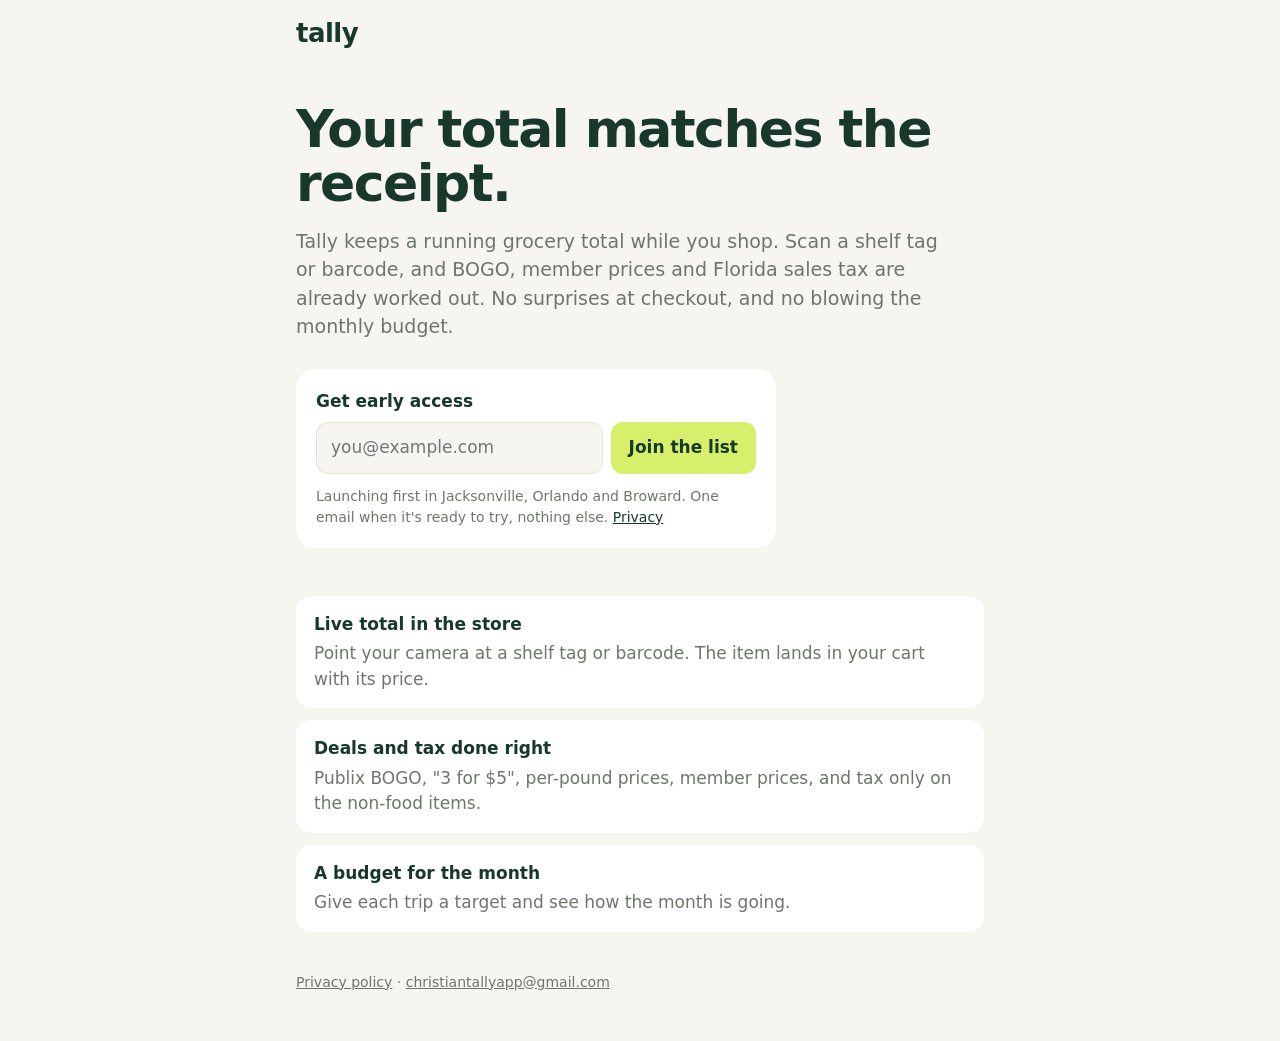
==== index.html @ 5f884689 "Tally website: home page with early-access signup, privacy policy Co-Authored-By: Claude Opus 5.5 <n" ====
<!doctype html>
<html lang="en">
<head>
<meta charset="utf-8">
<meta name="viewport" content="width=device-width, initial-scale=1">
<title>Tally: grocery budget</title>
<meta name="description" content="Know your grocery total before checkout. A running total that matches the receipt: BOGO, member prices and Florida sales tax included.">
<meta name="theme-color" content="#F6F5EF">
<link rel="stylesheet" href="style.css">
</head>
<body>
<header class="bar"><span class="wordmark">tally</span></header>

<main>
  <section class="hero">
    <h1>Your total matches the receipt.</h1>
    <p class="lede">Tally keeps a running grocery total while you shop. Scan a shelf tag or barcode, and BOGO, member prices and Florida sales tax are already worked out. No surprises at checkout, and no blowing the monthly budget.</p>

    <form class="signup" id="signup" novalidate>
      <label for="email">Get early access</label>
      <div class="row">
        <input id="email" name="email" type="email" autocomplete="email" inputmode="email" placeholder="you@example.com" required maxlength="254">
        <button type="submit" id="submit">Join the list</button>
      </div>
      <div class="hp" aria-hidden="true">
        <label for="website">Leave this empty</label>
        <input id="website" name="website" type="text" tabindex="-1" autocomplete="off">
      </div>
      <p class="msg" id="msg" role="status" aria-live="polite" hidden></p>
      <p class="fine">Launching first in Jacksonville, Orlando and Broward. One email when it's ready to try, nothing else. <a href="privacy.html">Privacy</a></p>
    </form>
  </section>

  <section class="points">
    <div>
      <h2>Live total in the store</h2>
      <p>Point your camera at a shelf tag or barcode. The item lands in your cart with its price.</p>
    </div>
    <div>
      <h2>Deals and tax done right</h2>
      <p>Publix BOGO, "3 for $5", per-pound prices, member prices, and tax only on the non-food items.</p>
    </div>
    <div>
      <h2>A budget for the month</h2>
      <p>Give each trip a target and see how the month is going.</p>
    </div>
  </section>
</main>

<footer>
  <a href="privacy.html">Privacy policy</a> · <a href="mailto:christiantallyapp@gmail.com">christiantallyapp@gmail.com</a>
</footer>

<script src="config.js"></script>
<script>
(function () {
  var form = document.getElementById('signup');
  var email = document.getElementById('email');
  var button = document.getElementById('submit');
  var msg = document.getElementById('msg');

  function show(text, isError) {
    msg.textContent = text;
    msg.className = 'msg' + (isError ? ' error' : '');
    msg.hidden = false;
  }

  // "Where they came from": a link like ...?ref=reddit records "site?ref=reddit".
  var ref = new URLSearchParams(location.search).get('ref');
  var source = ('site' + (ref ? '?ref=' + ref : '')).slice(0, 100);

  form.addEventListener('submit', function (e) {
    e.preventDefault();
    var value = email.value.trim();
    if (!/^[^@\s]+@[^@\s]+\.[^@\s]+$/.test(value) || value.length > 254) {
      show('That email doesn’t look right.', true);
      email.focus();
      return;
    }
    // A bot filled in the hidden field: pretend it worked, save nothing.
    if (document.getElementById('website').value) {
      show('You’re on the list. Thanks!');
      form.reset();
      return;
    }

    button.disabled = true;
    fetch(window.TALLY.supabaseUrl + '/rest/v1/waitlist_signups', {
      method: 'POST',
      headers: {
        'apikey': window.TALLY.publishableKey,
        'Content-Type': 'application/json',
        'Prefer': 'return=minimal'
      },
      body: JSON.stringify({ email: value, source: source })
    })
      .then(function (res) {
        // 201 = added. 409 = already on the list, which is fine too.
        if (res.ok || res.status === 409) {
          show('You’re on the list. Thanks!');
          form.reset();
        } else {
          show('Something went wrong. Try again in a minute.', true);
        }
      })
      .catch(function () {
        show('Couldn’t connect. Check your signal and try again.', true);
      })
      .finally(function () {
        button.disabled = false;
      });
  });
})();
</script>
</body>
</html>
---- style.css ----
/* Tally website. Same colors as the app (src/constants/theme.ts): cream page,
   forest green text, lime only for the one main button. */
:root {
  --forest: #17382B;
  --cream: #F6F5EF;
  --white: #FFFFFF;
  --muted: #6E766C;
  --border: #E4E2D8;
  --lime: #D7F06B;
  --danger: #B3261E;
}
* { box-sizing: border-box; }
html { -webkit-text-size-adjust: 100%; }
body {
  margin: 0;
  background: var(--cream);
  color: var(--forest);
  font: 17px/1.5 system-ui, -apple-system, "Segoe UI", sans-serif;
}
a { color: var(--forest); }
.bar { padding: 20px 16px; max-width: 720px; margin: 0 auto; }
.wordmark {
  font: 700 26px/1 ui-rounded, system-ui, sans-serif;
  letter-spacing: -0.02em;
  text-decoration: none;
}

/* Home */
.hero { max-width: 720px; margin: 0 auto; padding: 32px 16px 24px; }
.hero h1 {
  font: 700 clamp(34px, 8vw, 52px)/1.05 ui-rounded, system-ui, sans-serif;
  letter-spacing: -0.03em;
  margin: 0 0 16px;
}
.hero p.lede { font-size: 19px; color: var(--muted); margin: 0 0 28px; max-width: 34em; }

.signup {
  background: var(--white);
  border-radius: 20px;
  padding: 20px;
  max-width: 480px;
}
.signup label { display: block; font-weight: 600; margin-bottom: 8px; }
.signup .row { display: flex; gap: 8px; flex-wrap: wrap; }
.signup input[type="email"] {
  flex: 1 1 200px;
  min-width: 0;
  font: inherit;
  padding: 12px 14px;
  border: 1px solid var(--border);
  border-radius: 12px;
  background: var(--cream);
  color: var(--forest);
}
.signup input[type="email"]:focus { outline: 2px solid var(--forest); outline-offset: 1px; }
.signup button {
  flex: 0 0 auto;
  font: 600 17px/1 system-ui, sans-serif;
  padding: 14px 18px;
  border: 0;
  border-radius: 12px;
  background: var(--lime);
  color: var(--forest);
  cursor: pointer;
}
.signup button:disabled { opacity: 0.6; cursor: default; }
.signup .fine { font-size: 14px; color: var(--muted); margin: 12px 0 0; }
.signup .msg { margin: 12px 0 0; font-weight: 600; }
.signup .msg.error { color: var(--danger); }
/* Honeypot: hidden from people, bots fill it in. */
.hp { position: absolute; left: -9999px; width: 1px; height: 1px; overflow: hidden; }

.points { max-width: 720px; margin: 0 auto; padding: 24px 16px 8px; display: grid; gap: 12px; }
.points div { background: var(--white); border-radius: 16px; padding: 16px 18px; }
.points h2 { font-size: 17px; margin: 0 0 4px; }
.points p { margin: 0; color: var(--muted); }

footer { max-width: 720px; margin: 0 auto; padding: 32px 16px 48px; font-size: 14px; color: var(--muted); }
footer a { color: var(--muted); }

/* Privacy page */
.doc { max-width: 720px; margin: 0 auto; padding: 8px 16px; }
.doc h1 { font: 700 34px/1.1 ui-rounded, system-ui, sans-serif; letter-spacing: -0.02em; }
.doc h2 { font-size: 21px; margin-top: 32px; }
.doc .table { overflow-x: auto; }
.doc table { border-collapse: collapse; width: 100%; font-size: 15px; background: var(--white); border-radius: 12px; overflow: hidden; }
.doc th, .doc td { text-align: left; vertical-align: top; padding: 10px 12px; border-bottom: 1px solid var(--border); }
.doc code { font-size: 0.9em; }
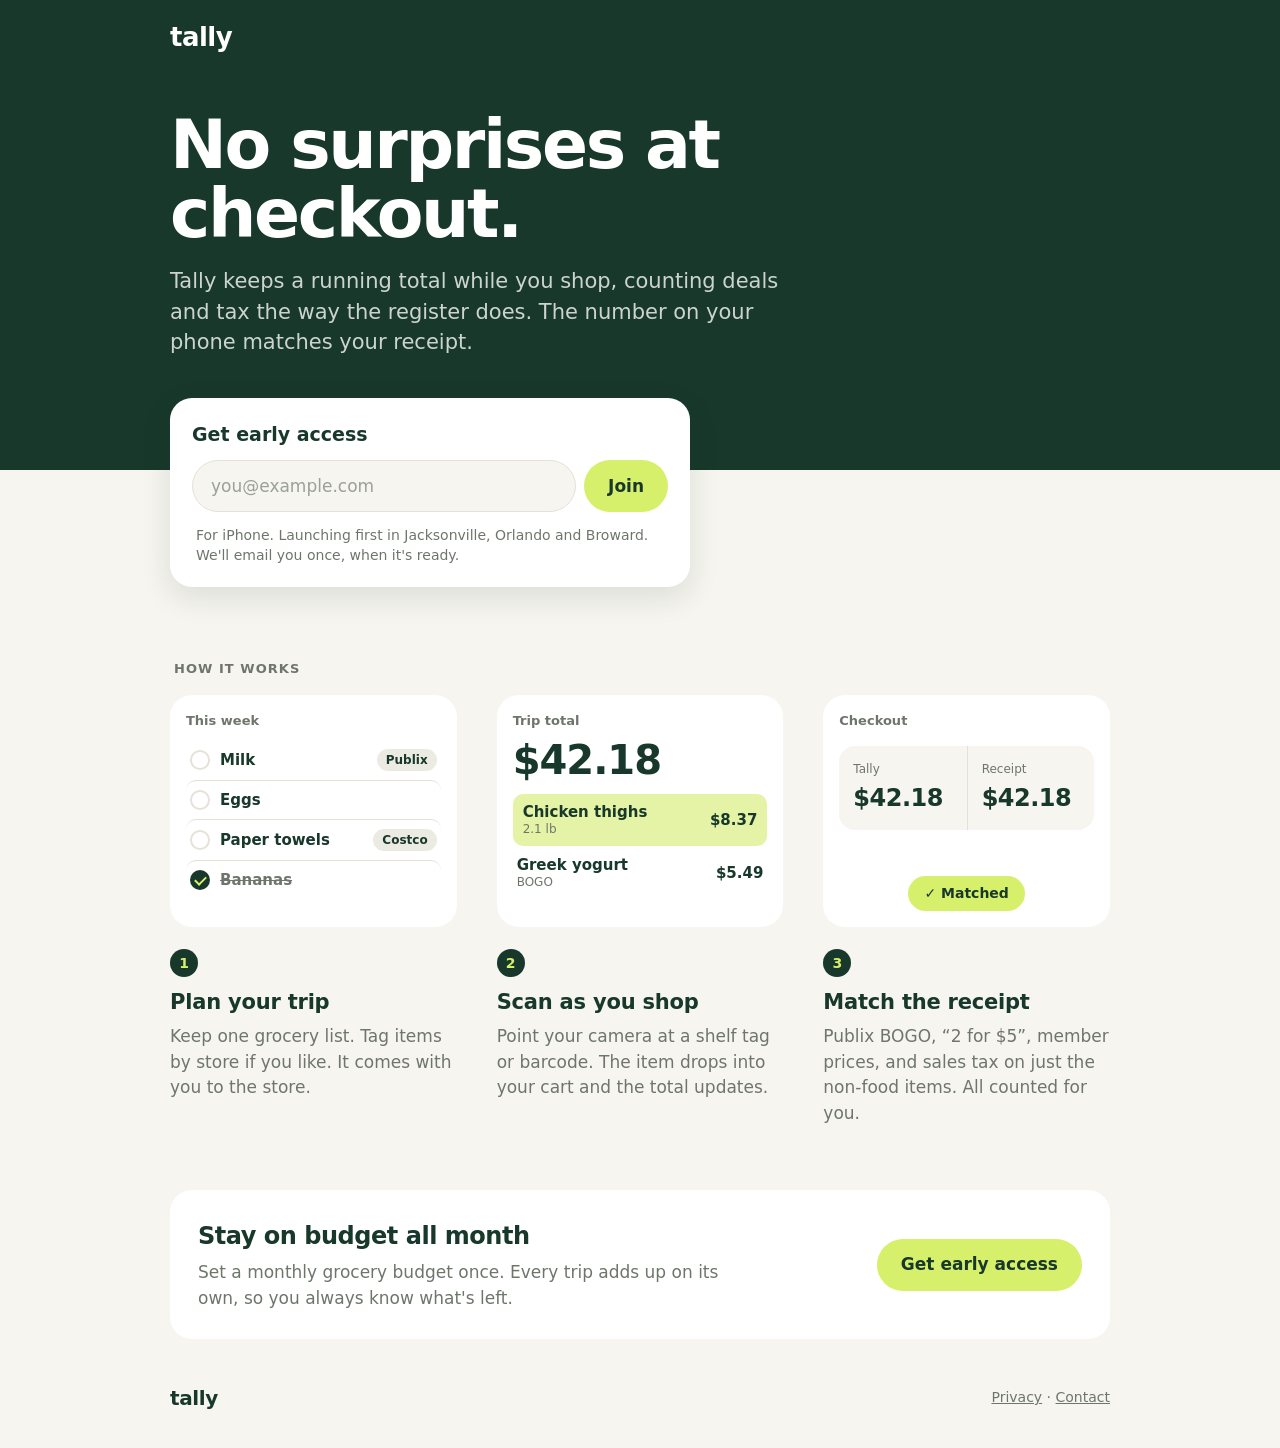
==== commit 753773bf: "Redesign: app-style band, How it works (plan, scan, match), monthly budget Co-Authored-By: Claude Op" ====
--- a/index.html
+++ b/index.html
@@ -2,53 +2,96 @@
 <html lang="en">
 <head>
 <meta charset="utf-8">
-<meta name="viewport" content="width=device-width, initial-scale=1">
+<meta name="viewport" content="width=device-width, initial-scale=1, viewport-fit=cover">
 <title>Tally: grocery budget</title>
-<meta name="description" content="Know your grocery total before checkout. A running total that matches the receipt: BOGO, member prices and Florida sales tax included.">
-<meta name="theme-color" content="#F6F5EF">
+<meta name="description" content="Make your list, scan as you shop, and know your total before checkout. Deals and Florida sales tax included.">
+<meta name="theme-color" content="#17382B">
 <link rel="stylesheet" href="style.css">
 </head>
 <body>
-<header class="bar"><span class="wordmark">tally</span></header>
+
+<header class="band">
+  <div class="wrap">
+    <span class="wordmark">tally</span>
+    <h1>No surprises at checkout.</h1>
+    <p class="lede">Tally keeps a running total while you shop, counting deals and tax the way the register does. The number on your phone matches your receipt.</p>
+  </div>
+</header>
 
 <main>
-  <section class="hero">
-    <h1>Your total matches the receipt.</h1>
-    <p class="lede">Tally keeps a running grocery total while you shop. Scan a shelf tag or barcode, and BOGO, member prices and Florida sales tax are already worked out. No surprises at checkout, and no blowing the monthly budget.</p>
-
-    <form class="signup" id="signup" novalidate>
+  <div class="wrap">
+    <form class="card signup" id="signup" novalidate>
       <label for="email">Get early access</label>
       <div class="row">
         <input id="email" name="email" type="email" autocomplete="email" inputmode="email" placeholder="you@example.com" required maxlength="254">
-        <button type="submit" id="submit">Join the list</button>
+        <button class="pill lime" type="submit" id="submit">Join</button>
       </div>
       <div class="hp" aria-hidden="true">
         <label for="website">Leave this empty</label>
         <input id="website" name="website" type="text" tabindex="-1" autocomplete="off">
       </div>
       <p class="msg" id="msg" role="status" aria-live="polite" hidden></p>
-      <p class="fine">Launching first in Jacksonville, Orlando and Broward. One email when it's ready to try, nothing else. <a href="privacy.html">Privacy</a></p>
+      <p class="fine">For iPhone. Launching first in Jacksonville, Orlando and Broward. We'll email you once, when it's ready.</p>
     </form>
-  </section>
 
-  <section class="points">
-    <div>
-      <h2>Live total in the store</h2>
-      <p>Point your camera at a shelf tag or barcode. The item lands in your cart with its price.</p>
-    </div>
-    <div>
-      <h2>Deals and tax done right</h2>
-      <p>Publix BOGO, "3 for $5", per-pound prices, member prices, and tax only on the non-food items.</p>
-    </div>
-    <div>
-      <h2>A budget for the month</h2>
-      <p>Give each trip a target and see how the month is going.</p>
-    </div>
-  </section>
+    <h2 class="section">How it works</h2>
+
+    <ol class="steps">
+      <li>
+        <div class="art card" aria-hidden="true">
+          <div class="mini-head">This week</div>
+          <div class="mini-list">
+            <div class="mini-row"><i class="tick"></i><span>Milk</span><em>Publix</em></div>
+            <div class="mini-row"><i class="tick"></i><span>Eggs</span></div>
+            <div class="mini-row"><i class="tick"></i><span>Paper towels</span><em>Costco</em></div>
+            <div class="mini-row done"><i class="tick on"></i><span>Bananas</span></div>
+          </div>
+        </div>
+        <span class="num">1</span>
+        <h3>Plan your trip</h3>
+        <p>Keep one grocery list. Tag items by store if you like. It comes with you to the store.</p>
+      </li>
+      <li>
+        <div class="art card" aria-hidden="true">
+          <div class="mini-head">Trip total</div>
+          <div class="mini-total money">$42.18</div>
+          <div class="mini-list">
+            <div class="mini-row glow"><span>Chicken thighs<small>2.1 lb</small></span><b class="money">$8.37</b></div>
+            <div class="mini-row"><span>Greek yogurt<small>BOGO</small></span><b class="money">$5.49</b></div>
+          </div>
+        </div>
+        <span class="num">2</span>
+        <h3>Scan as you shop</h3>
+        <p>Point your camera at a shelf tag or barcode. The item drops into your cart and the total updates.</p>
+      </li>
+      <li>
+        <div class="art card" aria-hidden="true">
+          <div class="mini-head">Checkout</div>
+          <div class="mini-compare">
+            <div><small>Tally</small><b class="money">$42.18</b></div>
+            <div><small>Receipt</small><b class="money">$42.18</b></div>
+          </div>
+          <div class="mini-badge">✓ Matched</div>
+        </div>
+        <span class="num">3</span>
+        <h3>Match the receipt</h3>
+        <p>Publix BOGO, “2 for $5”, member prices, and sales tax on just the non-food items. All counted for you.</p>
+      </li>
+    </ol>
+
+    <section class="card month">
+      <div>
+        <h2>Stay on budget all month</h2>
+        <p>Set a monthly grocery budget once. Every trip adds up on its own, so you always know what's left.</p>
+      </div>
+      <a class="pill lime" href="#signup" id="again">Get early access</a>
+    </section>
+  </div>
 </main>
 
-<footer>
-  <a href="privacy.html">Privacy policy</a> · <a href="mailto:christiantallyapp@gmail.com">christiantallyapp@gmail.com</a>
+<footer class="wrap">
+  <span class="wordmark small">tally</span>
+  <span><a href="privacy.html">Privacy</a> · <a href="mailto:christiantallyapp@gmail.com">Contact</a></span>
 </footer>
 
 <script src="config.js"></script>
@@ -64,6 +107,13 @@
     msg.className = 'msg' + (isError ? ' error' : '');
     msg.hidden = false;
   }
+
+  // The bottom button scrolls up to the form and puts the cursor in the email box.
+  document.getElementById('again').addEventListener('click', function (e) {
+    e.preventDefault();
+    form.scrollIntoView({ behavior: 'smooth', block: 'center' });
+    setTimeout(function () { email.focus({ preventScroll: true }); }, 400);
+  });
 
   // "Where they came from": a link like ...?ref=reddit records "site?ref=reddit".
   var ref = new URLSearchParams(location.search).get('ref');
--- a/style.css
+++ b/style.css
@@ -1,88 +1,137 @@
-/* Tally website. Same colors as the app (src/constants/theme.ts): cream page,
-   forest green text, lime only for the one main button. */
+/* Tally website. Same look as the app (src/constants/theme.ts, docs/mockups/):
+   forest-green band, cream page, white rounded cards, lime only for the main button,
+   rounded font with even-width digits for money. Light only, like the app. */
 :root {
   --forest: #17382B;
   --cream: #F6F5EF;
   --white: #FFFFFF;
+  --selected: #ECEBE3;
   --muted: #6E766C;
   --border: #E4E2D8;
   --lime: #D7F06B;
+  --lime-glow: #E4F3A6;
   --danger: #B3261E;
+  --sans: -apple-system, system-ui, "Segoe UI", "Helvetica Neue", Arial, sans-serif;
+  --rounded: ui-rounded, "SF Pro Rounded", -apple-system, system-ui, sans-serif;
+  color-scheme: light;
 }
 * { box-sizing: border-box; }
+[hidden] { display: none !important; }
 html { -webkit-text-size-adjust: 100%; }
-body {
-  margin: 0;
-  background: var(--cream);
-  color: var(--forest);
-  font: 17px/1.5 system-ui, -apple-system, "Segoe UI", sans-serif;
+body { margin: 0; background: var(--cream); color: var(--forest); font: 17px/1.5 var(--sans); }
+a { color: inherit; }
+.wrap { max-width: 980px; margin: 0 auto; padding-inline: max(20px, env(safe-area-inset-left)); }
+.money { font-family: var(--rounded); font-variant-numeric: tabular-nums; }
+.card { background: var(--white); border-radius: 22px; }
+.wordmark { font: 700 26px/1 var(--rounded); letter-spacing: -0.02em; text-decoration: none; }
+.wordmark.small { font-size: 20px; }
+
+.pill {
+  display: inline-flex; align-items: center; justify-content: center;
+  height: 52px; padding: 0 24px; border: 0; border-radius: 999px;
+  font: 700 17px/1 var(--sans); text-decoration: none; white-space: nowrap;
+  cursor: pointer; transition: transform .15s;
 }
-a { color: var(--forest); }
-.bar { padding: 20px 16px; max-width: 720px; margin: 0 auto; }
-.wordmark {
-  font: 700 26px/1 ui-rounded, system-ui, sans-serif;
-  letter-spacing: -0.02em;
-  text-decoration: none;
+.pill:active { transform: scale(.96); }
+.pill:disabled { opacity: .5; cursor: default; }
+.pill.lime { background: var(--lime); color: var(--forest); }
+:focus-visible { outline: 3px solid var(--forest); outline-offset: 2px; }
+
+/* ---------- Top band ---------- */
+.band { background: var(--forest); color: var(--white); padding: max(24px, env(safe-area-inset-top)) 0 112px; }
+.band h1 {
+  font: 700 clamp(40px, 9vw, 68px)/1.02 var(--sans);
+  letter-spacing: -0.035em;
+  margin: 56px 0 18px;
+  max-width: 11em;
+}
+.band .lede { font-size: clamp(18px, 2.4vw, 21px); line-height: 1.45; margin: 0; max-width: 30em; color: rgba(255,255,255,.78); }
+
+/* ---------- Signup card (overlaps the band, like the app's home card) ---------- */
+.signup {
+  position: relative; margin-top: -72px; max-width: 520px; padding: 22px;
+  box-shadow: 0 10px 30px rgba(23,56,43,.12);
+}
+.signup label { display: block; font-weight: 700; font-size: 19px; margin-bottom: 12px; }
+.signup .row { display: flex; gap: 8px; }
+.signup input[type="email"] {
+  flex: 1; min-width: 0; height: 52px; padding: 0 18px;
+  font: inherit; color: var(--forest);
+  background: var(--cream); border: 1.5px solid var(--border); border-radius: 999px;
+}
+.signup input[type="email"]::placeholder { color: #9AA197; }
+.signup input[type="email"]:focus { outline: none; border-color: var(--forest); }
+.signup .fine { font-size: 14px; line-height: 1.4; color: var(--muted); margin: 14px 4px 0; }
+.signup .msg { margin: 12px 4px 0; font-weight: 600; }
+.signup .msg.error { color: var(--danger); }
+.hp { position: absolute; left: -9999px; width: 1px; height: 1px; overflow: hidden; }
+
+/* ---------- How it works ---------- */
+.section {
+  font-size: 13px; font-weight: 700; letter-spacing: .08em; text-transform: uppercase;
+  color: var(--muted); margin: 72px 4px 16px;
+}
+.steps { list-style: none; margin: 0; padding: 0; display: grid; gap: 40px; grid-template-columns: repeat(3, 1fr); }
+.steps li { display: flex; flex-direction: column; }
+.steps .num {
+  width: 28px; height: 28px; border-radius: 999px; background: var(--forest); color: var(--lime);
+  display: grid; place-items: center; font: 700 14px/1 var(--rounded); margin: 22px 0 10px;
+}
+.steps h3 { font-size: 21px; letter-spacing: -0.01em; margin: 0 0 6px; }
+.steps p { margin: 0; color: var(--muted); }
+
+/* Little app screens, drawn in HTML so they stay sharp and match the app */
+.art { padding: 16px; height: 232px; display: flex; flex-direction: column; gap: 10px; overflow: hidden; }
+.mini-head { font-size: 13px; color: var(--muted); font-weight: 600; }
+.mini-total { font-size: 40px; font-weight: 700; letter-spacing: -1px; line-height: 1; margin-bottom: 4px; }
+.mini-list { display: flex; flex-direction: column; }
+.mini-list .mini-row + .mini-row { border-top: 1px solid var(--border); }
+.mini-row { display: flex; align-items: center; gap: 10px; padding: 9px 4px; font-size: 15px; font-weight: 600; border-radius: 10px; }
+.mini-row span { flex: 1; display: flex; flex-direction: column; line-height: 1.25; }
+.mini-row small { font-size: 12px; color: var(--muted); font-weight: 500; }
+.mini-row em { font-style: normal; font-size: 12px; font-weight: 600; background: var(--selected); padding: 2px 9px; border-radius: 999px; }
+.mini-row b { font-size: 15px; }
+.mini-row.glow { background: var(--lime-glow); padding-inline: 10px; }
+.mini-row.glow + .mini-row { border-top-color: transparent; }
+.mini-row.done span { color: var(--muted); text-decoration: line-through; }
+.tick { width: 20px; height: 20px; border-radius: 999px; border: 2px solid var(--border); flex: none; position: relative; }
+.tick.on { background: var(--forest); border-color: var(--forest); }
+.tick.on::after { content: ""; position: absolute; left: 5px; top: 2px; width: 5px; height: 9px; border: solid var(--lime); border-width: 0 2px 2px 0; transform: rotate(45deg); }
+.mini-compare { display: grid; grid-template-columns: 1fr 1fr; background: var(--cream); border-radius: 16px; margin-top: 6px; }
+.mini-compare div { padding: 14px; display: flex; flex-direction: column; gap: 2px; }
+.mini-compare div + div { border-left: 1px solid var(--border); }
+.mini-compare small { font-size: 12px; color: var(--muted); }
+.mini-compare b { font-size: 24px; letter-spacing: -0.5px; }
+.mini-badge { align-self: center; margin-top: auto; background: var(--lime); font-weight: 700; font-size: 14px; padding: 7px 16px; border-radius: 999px; }
+
+/* ---------- Month ---------- */
+.month { margin-top: 64px; padding: 28px; display: flex; align-items: center; justify-content: space-between; gap: 24px; }
+.month h2 { font-size: 24px; letter-spacing: -0.02em; margin: 0 0 6px; }
+.month p { margin: 0; color: var(--muted); max-width: 32em; }
+
+footer { display: flex; justify-content: space-between; align-items: center; gap: 16px; flex-wrap: wrap; padding-top: 48px; padding-bottom: max(40px, env(safe-area-inset-bottom)); font-size: 14px; color: var(--muted); }
+footer .wordmark { color: var(--forest); }
+footer a { color: var(--muted); }
+
+@media (max-width: 760px) {
+  .steps { grid-template-columns: 1fr; gap: 44px; }
+  .art { height: auto; min-height: 200px; }
+  .month { flex-direction: column; align-items: stretch; padding: 22px; }
+  .band h1 { margin-top: 44px; }
+}
+@media (max-width: 400px) {
+  .signup { padding: 18px; }
+  .signup input[type="email"] { padding: 0 14px; }
+  .signup .pill { padding: 0 20px; }
 }
 
-/* Home */
-.hero { max-width: 720px; margin: 0 auto; padding: 32px 16px 24px; }
-.hero h1 {
-  font: 700 clamp(34px, 8vw, 52px)/1.05 ui-rounded, system-ui, sans-serif;
-  letter-spacing: -0.03em;
-  margin: 0 0 16px;
-}
-.hero p.lede { font-size: 19px; color: var(--muted); margin: 0 0 28px; max-width: 34em; }
-
-.signup {
-  background: var(--white);
-  border-radius: 20px;
-  padding: 20px;
-  max-width: 480px;
-}
-.signup label { display: block; font-weight: 600; margin-bottom: 8px; }
-.signup .row { display: flex; gap: 8px; flex-wrap: wrap; }
-.signup input[type="email"] {
-  flex: 1 1 200px;
-  min-width: 0;
-  font: inherit;
-  padding: 12px 14px;
-  border: 1px solid var(--border);
-  border-radius: 12px;
-  background: var(--cream);
-  color: var(--forest);
-}
-.signup input[type="email"]:focus { outline: 2px solid var(--forest); outline-offset: 1px; }
-.signup button {
-  flex: 0 0 auto;
-  font: 600 17px/1 system-ui, sans-serif;
-  padding: 14px 18px;
-  border: 0;
-  border-radius: 12px;
-  background: var(--lime);
-  color: var(--forest);
-  cursor: pointer;
-}
-.signup button:disabled { opacity: 0.6; cursor: default; }
-.signup .fine { font-size: 14px; color: var(--muted); margin: 12px 0 0; }
-.signup .msg { margin: 12px 0 0; font-weight: 600; }
-.signup .msg.error { color: var(--danger); }
-/* Honeypot: hidden from people, bots fill it in. */
-.hp { position: absolute; left: -9999px; width: 1px; height: 1px; overflow: hidden; }
-
-.points { max-width: 720px; margin: 0 auto; padding: 24px 16px 8px; display: grid; gap: 12px; }
-.points div { background: var(--white); border-radius: 16px; padding: 16px 18px; }
-.points h2 { font-size: 17px; margin: 0 0 4px; }
-.points p { margin: 0; color: var(--muted); }
-
-footer { max-width: 720px; margin: 0 auto; padding: 32px 16px 48px; font-size: 14px; color: var(--muted); }
-footer a { color: var(--muted); }
-
-/* Privacy page */
-.doc { max-width: 720px; margin: 0 auto; padding: 8px 16px; }
-.doc h1 { font: 700 34px/1.1 ui-rounded, system-ui, sans-serif; letter-spacing: -0.02em; }
-.doc h2 { font-size: 21px; margin-top: 32px; }
+/* ---------- Privacy page ---------- */
+.bar { padding: 20px 20px; max-width: 760px; margin: 0 auto; }
+.doc { max-width: 760px; margin: 0 auto; padding: 8px 20px 24px; }
+.doc h1 { font: 700 36px/1.1 var(--sans); letter-spacing: -0.03em; }
+.doc h2 { font-size: 21px; letter-spacing: -0.01em; margin-top: 36px; }
 .doc .table { overflow-x: auto; }
-.doc table { border-collapse: collapse; width: 100%; font-size: 15px; background: var(--white); border-radius: 12px; overflow: hidden; }
+.doc table { border-collapse: collapse; width: 100%; font-size: 15px; background: var(--white); border-radius: 16px; overflow: hidden; }
 .doc th, .doc td { text-align: left; vertical-align: top; padding: 10px 12px; border-bottom: 1px solid var(--border); }
 .doc code { font-size: 0.9em; }
+.doc + footer { max-width: 760px; padding-inline: 20px; }
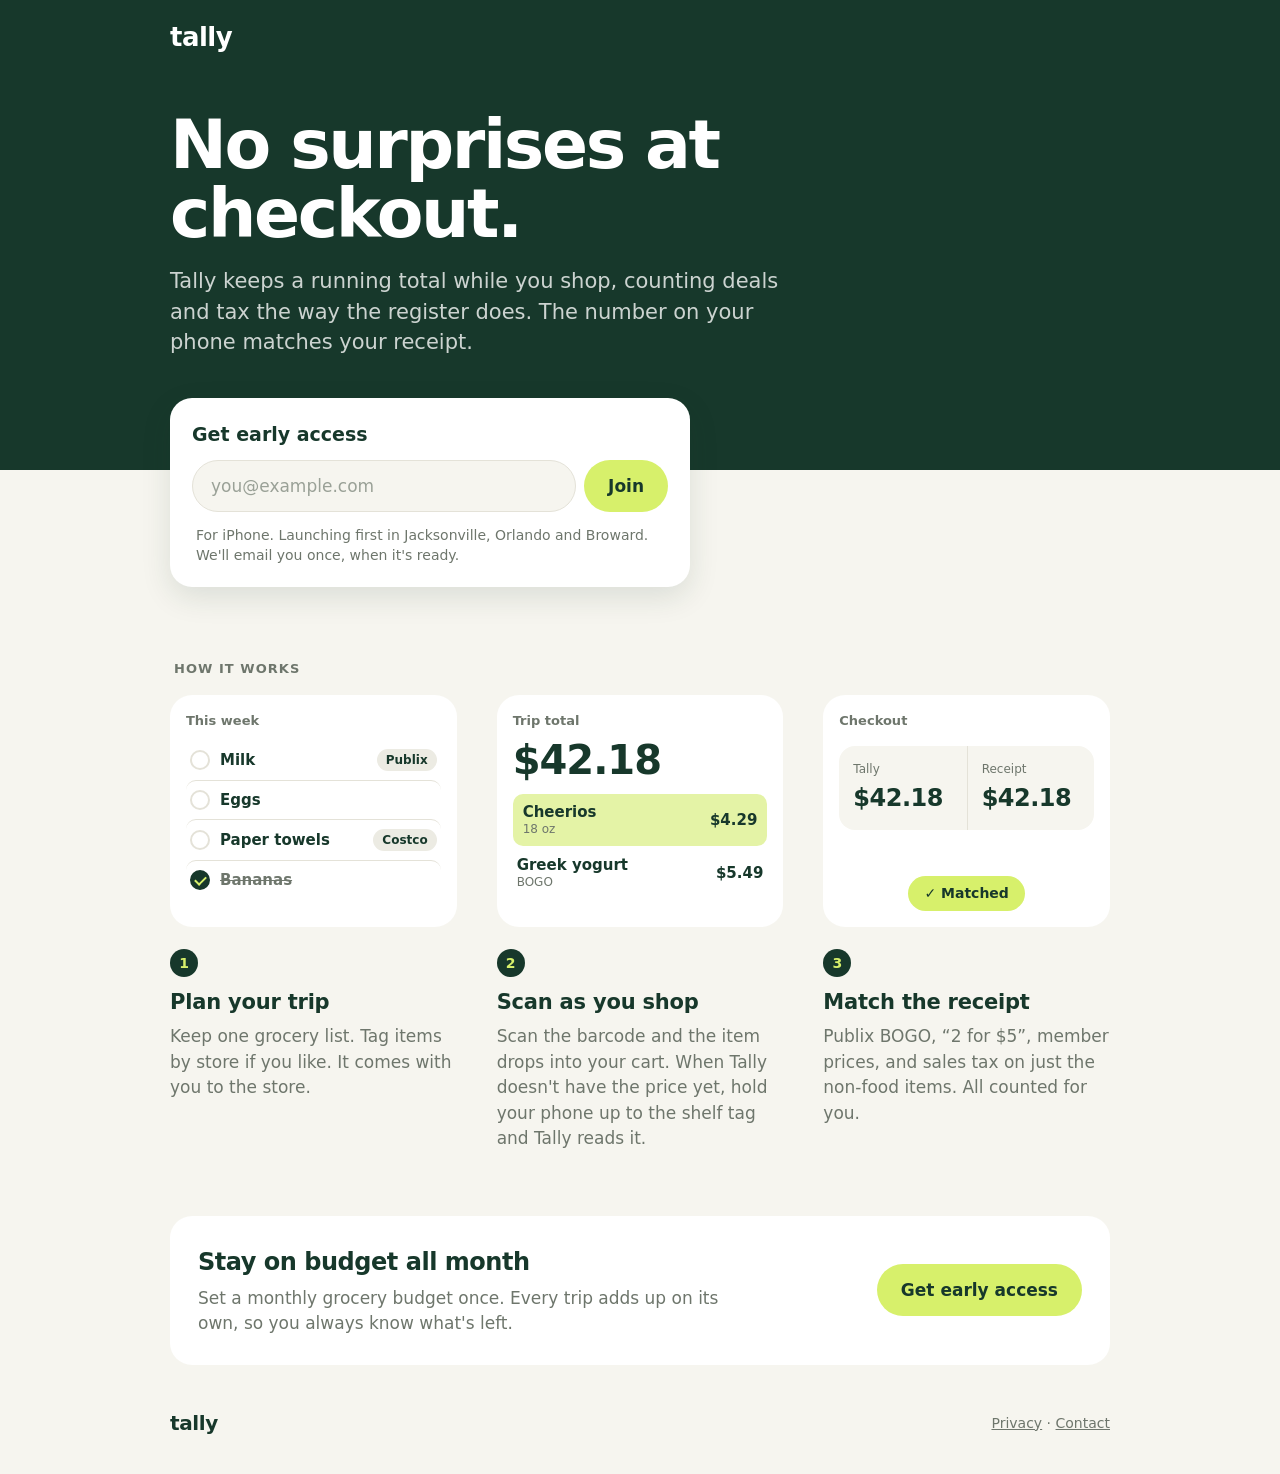
==== commit 96620ffe: "Lead step 2 with the barcode; shelf tag when there's no price yet Co-Authored-By: Claude Opus 5.5 <n" ====
--- a/index.html
+++ b/index.html
@@ -6,7 +6,7 @@
 <title>Tally: grocery budget</title>
 <meta name="description" content="Make your list, scan as you shop, and know your total before checkout. Deals and Florida sales tax included.">
 <meta name="theme-color" content="#17382B">
-<link rel="stylesheet" href="style.css">
+<link rel="stylesheet" href="style.css?v=5596043d">
 </head>
 <body>
 
@@ -56,13 +56,13 @@
           <div class="mini-head">Trip total</div>
           <div class="mini-total money">$42.18</div>
           <div class="mini-list">
-            <div class="mini-row glow"><span>Chicken thighs<small>2.1 lb</small></span><b class="money">$8.37</b></div>
+            <div class="mini-row glow"><span>Cheerios<small>18 oz</small></span><b class="money">$4.29</b></div>
             <div class="mini-row"><span>Greek yogurt<small>BOGO</small></span><b class="money">$5.49</b></div>
           </div>
         </div>
         <span class="num">2</span>
         <h3>Scan as you shop</h3>
-        <p>Point your camera at a shelf tag or barcode. The item drops into your cart and the total updates.</p>
+        <p>Scan the barcode and the item drops into your cart. When Tally doesn't have the price yet, hold your phone up to the shelf tag and Tally reads it.</p>
       </li>
       <li>
         <div class="art card" aria-hidden="true">
@@ -94,7 +94,7 @@
   <span><a href="privacy.html">Privacy</a> · <a href="mailto:christiantallyapp@gmail.com">Contact</a></span>
 </footer>
 
-<script src="config.js"></script>
+<script src="config.js?v=3c8eb175"></script>
 <script>
 (function () {
   var form = document.getElementById('signup');
